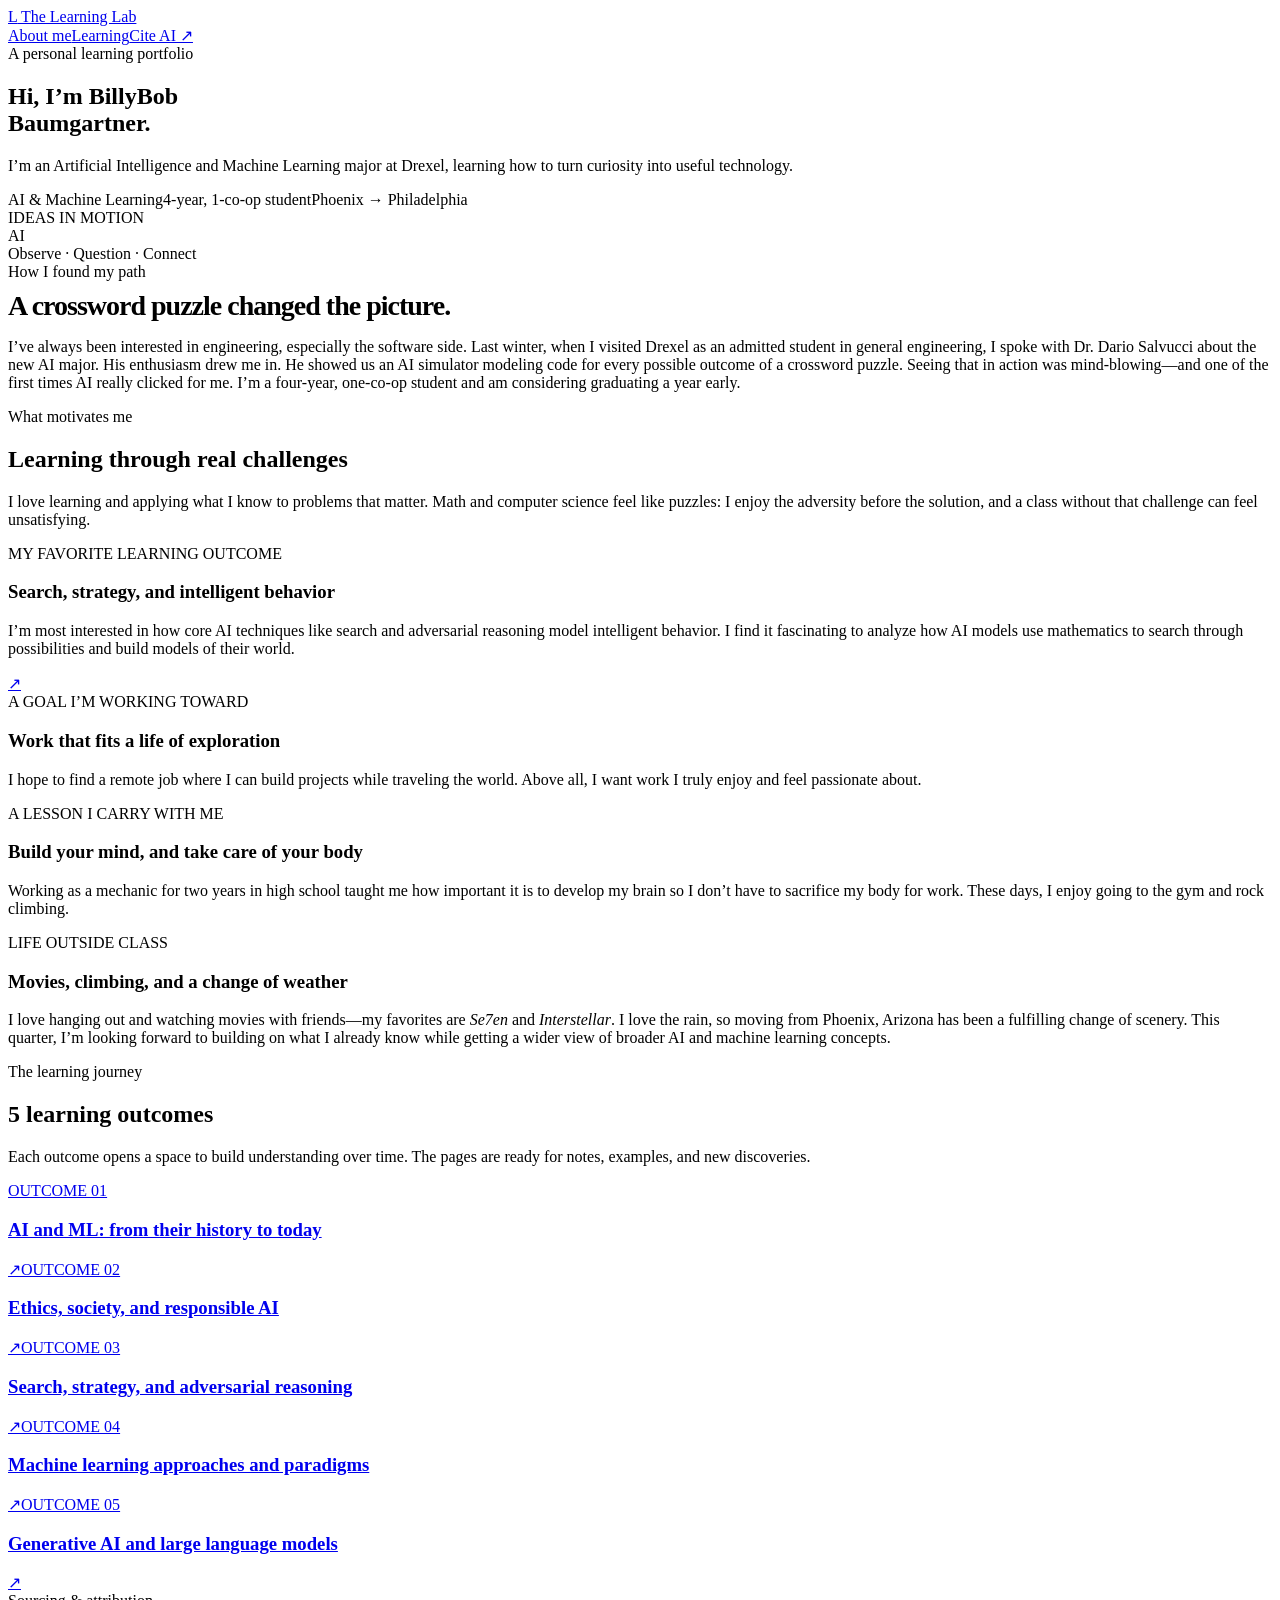
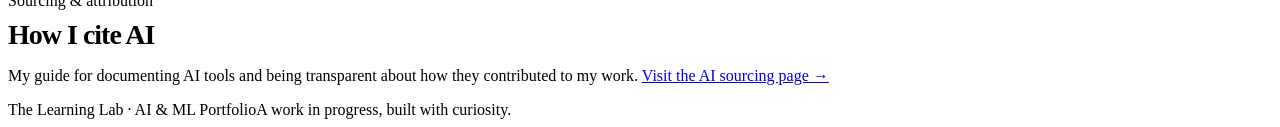
==== index.html @ 8fe76ed1 "Add files via upload" ====
<!doctype html>
<html lang="en"><head><meta charset="utf-8"><meta name="viewport" content="width=device-width,initial-scale=1"><meta name="description" content="BillyBob Baumgartner's learning portfolio about artificial intelligence and machine learning."><title>About Me · The Learning Lab</title><link rel="stylesheet" href="styles.css"></head>
<body><header><nav class="nav"><a class="brand" href="index.html"><span class="brand-mark">L</span> The Learning Lab</a><div class="links"><a aria-current="page" href="index.html">About me</a><a href="outcome-1.html">Learning</a><a href="cite-ai.html" class="cite-link">Cite AI ↗</a></div></nav></header>
<main>
<section class="wrap hero"><div><div class="eyebrow">A personal learning portfolio</div><h1>Hi, I’m BillyBob<br>Baumgartner.</h1><p>I’m an Artificial Intelligence and Machine Learning major at Drexel, learning how to turn curiosity into useful technology.</p><div class="tag-row"><span class="tag">AI &amp; Machine Learning</span><span class="tag">4-year, 1-co-op student</span><span class="tag">Phoenix → Philadelphia</span></div></div><div class="hero-visual"><span class="orbit-note">IDEAS IN MOTION</span><div class="orb">AI</div><span class="visual-caption">Observe · Question · Connect</span></div></section>
<section class="about-band"><div class="wrap"><div class="eyebrow">How I found my path</div><h2 class="section-head h2" style="font-family:var(--display);font-size:28px;letter-spacing:-1px;margin:9px 0 12px">A crossword puzzle changed the picture.</h2><p>I’ve always been interested in engineering, especially the software side. Last winter, when I visited Drexel as an admitted student in general engineering, I spoke with Dr. Dario Salvucci about the new AI major. His enthusiasm drew me in. He showed us an AI simulator modeling code for every possible outcome of a crossword puzzle. Seeing that in action was mind-blowing—and one of the first times AI really clicked for me. I’m a four-year, one-co-op student and am considering graduating a year early.</p></div></section>
<section class="section wrap"><div class="section-head"><div><div class="eyebrow">What motivates me</div><h2>Learning through real challenges</h2></div><p>I love learning and applying what I know to problems that matter. Math and computer science feel like puzzles: I enjoy the adversity before the solution, and a class without that challenge can feel unsatisfying.</p></div><div class="card-grid" style="grid-template-columns:repeat(2,1fr)"><div class="card"><span class="card-num">MY FAVORITE LEARNING OUTCOME</span><h3>Search, strategy, and intelligent behavior</h3><p class="small">I’m most interested in how core AI techniques like search and adversarial reasoning model intelligent behavior. I find it fascinating to analyze how AI models use mathematics to search through possibilities and build models of their world.</p><a class="card-arrow" href="outcome-3.html" aria-label="Explore learning outcome 3">↗</a></div><div class="card"><span class="card-num">A GOAL I’M WORKING TOWARD</span><h3>Work that fits a life of exploration</h3><p class="small">I hope to find a remote job where I can build projects while traveling the world. Above all, I want work I truly enjoy and feel passionate about.</p></div><div class="card"><span class="card-num">A LESSON I CARRY WITH ME</span><h3>Build your mind, and take care of your body</h3><p class="small">Working as a mechanic for two years in high school taught me how important it is to develop my brain so I don’t have to sacrifice my body for work. These days, I enjoy going to the gym and rock climbing.</p></div><div class="card"><span class="card-num">LIFE OUTSIDE CLASS</span><h3>Movies, climbing, and a change of weather</h3><p class="small">I love hanging out and watching movies with friends—my favorites are <em>Se7en</em> and <em>Interstellar</em>. I love the rain, so moving from Phoenix, Arizona has been a fulfilling change of scenery. This quarter, I’m looking forward to building on what I already know while getting a wider view of broader AI and machine learning concepts.</p></div></div></section>
<section class="section wrap"><div class="section-head"><div><div class="eyebrow">The learning journey</div><h2>5 learning outcomes</h2></div><p>Each outcome opens a space to build understanding over time. The pages are ready for notes, examples, and new discoveries.</p></div><div class="card-grid"><a class="card" href="outcome-1.html"><span class="card-num">OUTCOME 01</span><h3>AI and ML: from their history to today</h3><span class="card-arrow">↗</span></a><a class="card" href="outcome-2.html"><span class="card-num">OUTCOME 02</span><h3>Ethics, society, and responsible AI</h3><span class="card-arrow">↗</span></a><a class="card" href="outcome-3.html"><span class="card-num">OUTCOME 03</span><h3>Search, strategy, and adversarial reasoning</h3><span class="card-arrow">↗</span></a><a class="card" href="outcome-4.html"><span class="card-num">OUTCOME 04</span><h3>Machine learning approaches and paradigms</h3><span class="card-arrow">↗</span></a><a class="card" href="outcome-5.html"><span class="card-num">OUTCOME 05</span><h3>Generative AI and large language models</h3><span class="card-arrow">↗</span></a></div></section>
<section class="about-band"><div class="wrap"><div class="eyebrow">Sourcing &amp; attribution</div><h2 class="section-head h2" style="font-family:var(--display);font-size:28px;letter-spacing:-1px;margin:9px 0 12px">How I cite AI</h2><p>My guide for documenting AI tools and being transparent about how they contributed to my work. <a href="cite-ai.html">Visit the AI sourcing page →</a></p></div></section>
</main><footer><div class="wrap footer-inner"><span>The Learning Lab · AI &amp; ML Portfolio</span><span>A work in progress, built with curiosity.</span></div></footer></body></html>
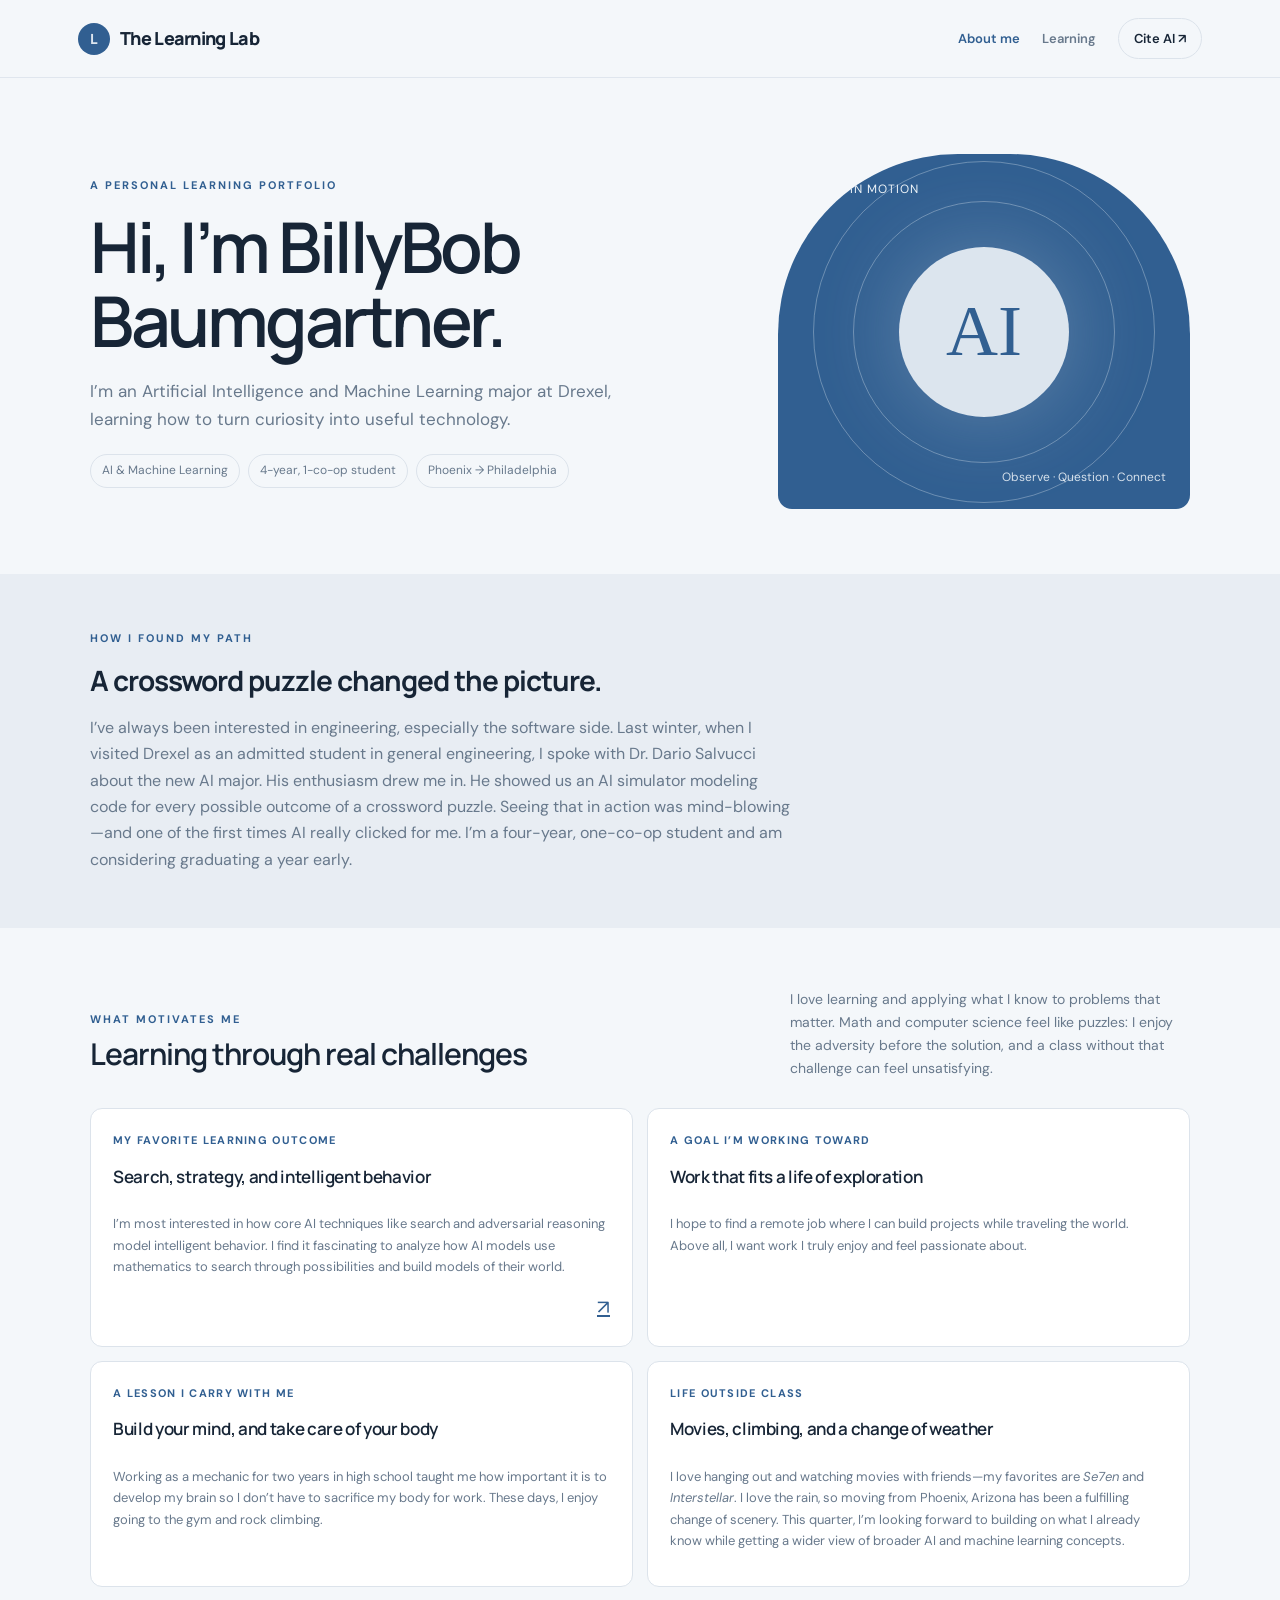
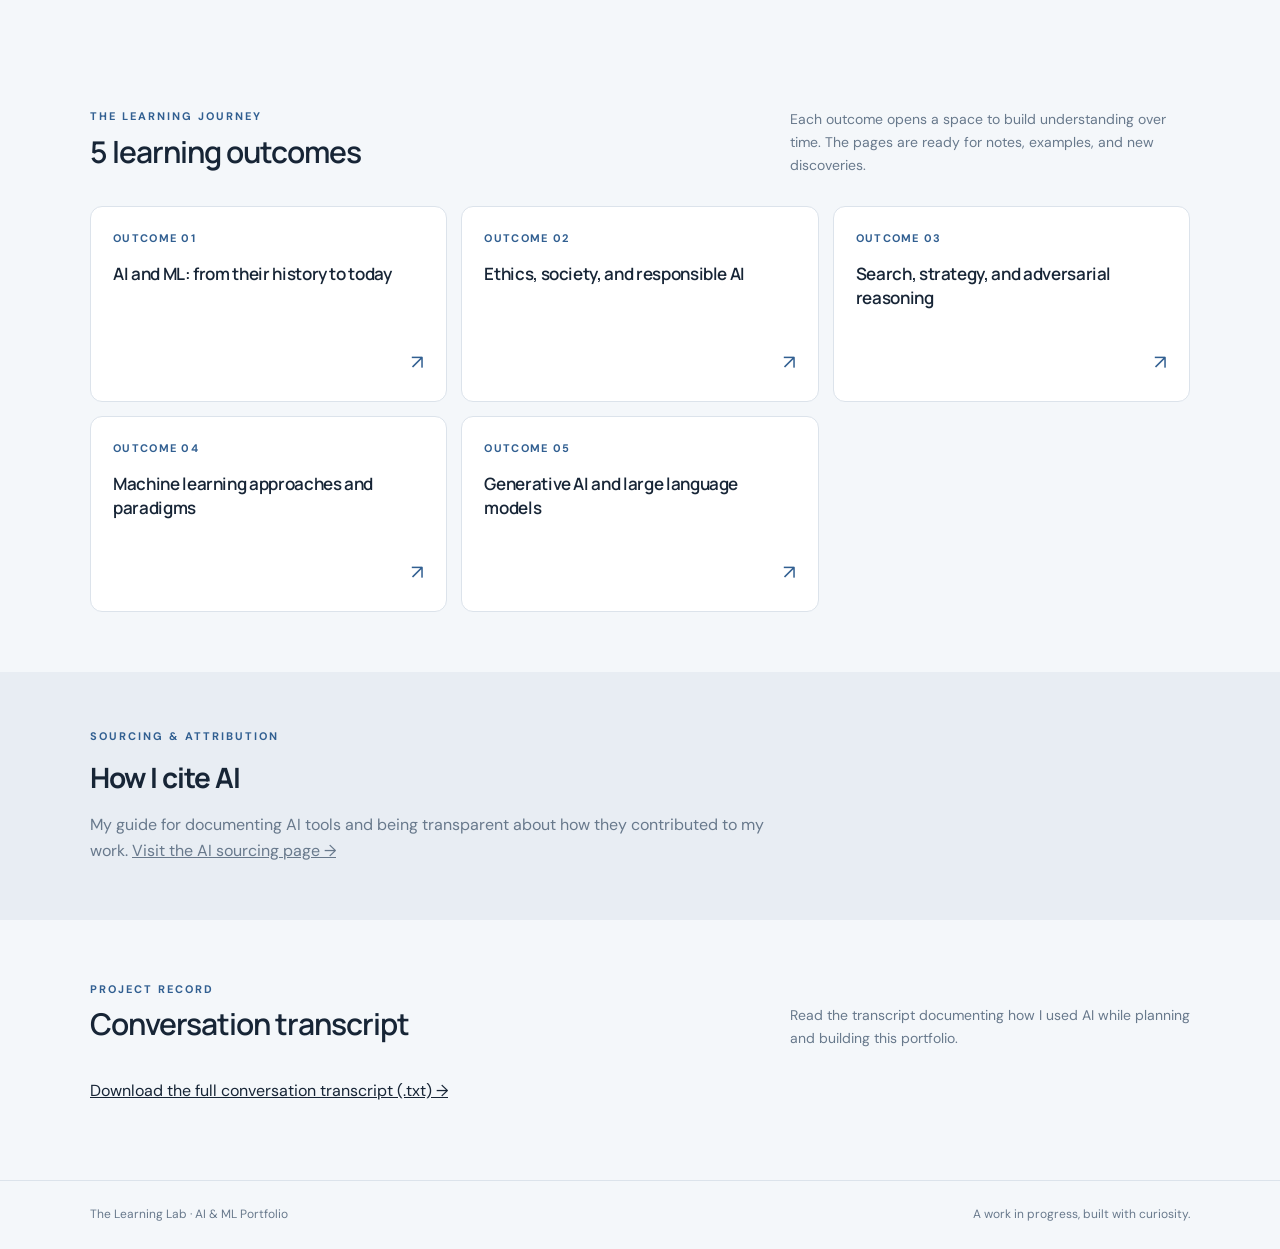
==== commit f4da42e9: "Add files via upload" ====
--- a/index.html
+++ b/index.html
@@ -7,4 +7,5 @@
 <section class="section wrap"><div class="section-head"><div><div class="eyebrow">What motivates me</div><h2>Learning through real challenges</h2></div><p>I love learning and applying what I know to problems that matter. Math and computer science feel like puzzles: I enjoy the adversity before the solution, and a class without that challenge can feel unsatisfying.</p></div><div class="card-grid" style="grid-template-columns:repeat(2,1fr)"><div class="card"><span class="card-num">MY FAVORITE LEARNING OUTCOME</span><h3>Search, strategy, and intelligent behavior</h3><p class="small">I’m most interested in how core AI techniques like search and adversarial reasoning model intelligent behavior. I find it fascinating to analyze how AI models use mathematics to search through possibilities and build models of their world.</p><a class="card-arrow" href="outcome-3.html" aria-label="Explore learning outcome 3">↗</a></div><div class="card"><span class="card-num">A GOAL I’M WORKING TOWARD</span><h3>Work that fits a life of exploration</h3><p class="small">I hope to find a remote job where I can build projects while traveling the world. Above all, I want work I truly enjoy and feel passionate about.</p></div><div class="card"><span class="card-num">A LESSON I CARRY WITH ME</span><h3>Build your mind, and take care of your body</h3><p class="small">Working as a mechanic for two years in high school taught me how important it is to develop my brain so I don’t have to sacrifice my body for work. These days, I enjoy going to the gym and rock climbing.</p></div><div class="card"><span class="card-num">LIFE OUTSIDE CLASS</span><h3>Movies, climbing, and a change of weather</h3><p class="small">I love hanging out and watching movies with friends—my favorites are <em>Se7en</em> and <em>Interstellar</em>. I love the rain, so moving from Phoenix, Arizona has been a fulfilling change of scenery. This quarter, I’m looking forward to building on what I already know while getting a wider view of broader AI and machine learning concepts.</p></div></div></section>
 <section class="section wrap"><div class="section-head"><div><div class="eyebrow">The learning journey</div><h2>5 learning outcomes</h2></div><p>Each outcome opens a space to build understanding over time. The pages are ready for notes, examples, and new discoveries.</p></div><div class="card-grid"><a class="card" href="outcome-1.html"><span class="card-num">OUTCOME 01</span><h3>AI and ML: from their history to today</h3><span class="card-arrow">↗</span></a><a class="card" href="outcome-2.html"><span class="card-num">OUTCOME 02</span><h3>Ethics, society, and responsible AI</h3><span class="card-arrow">↗</span></a><a class="card" href="outcome-3.html"><span class="card-num">OUTCOME 03</span><h3>Search, strategy, and adversarial reasoning</h3><span class="card-arrow">↗</span></a><a class="card" href="outcome-4.html"><span class="card-num">OUTCOME 04</span><h3>Machine learning approaches and paradigms</h3><span class="card-arrow">↗</span></a><a class="card" href="outcome-5.html"><span class="card-num">OUTCOME 05</span><h3>Generative AI and large language models</h3><span class="card-arrow">↗</span></a></div></section>
 <section class="about-band"><div class="wrap"><div class="eyebrow">Sourcing &amp; attribution</div><h2 class="section-head h2" style="font-family:var(--display);font-size:28px;letter-spacing:-1px;margin:9px 0 12px">How I cite AI</h2><p>My guide for documenting AI tools and being transparent about how they contributed to my work. <a href="cite-ai.html">Visit the AI sourcing page →</a></p></div></section>
+<section class="section wrap"><div class="section-head"><div><div class="eyebrow">Project record</div><h2>Conversation transcript</h2></div><p>Read the transcript documenting how I used AI while planning and building this portfolio.</p></div><p><a href="conversation-transcript.txt" download>Download the full conversation transcript (.txt) →</a></p></section>
 </main><footer><div class="wrap footer-inner"><span>The Learning Lab · AI &amp; ML Portfolio</span><span>A work in progress, built with curiosity.</span></div></footer></body></html>
--- a/styles.css
+++ b/styles.css
@@ -0,0 +1,2 @@
+@import url('https://fonts.googleapis.com/css2?family=DM+Sans:wght@400;500;600;700&family=Manrope:wght@400;500;600;700;800&display=swap');
+:root{--ink:#172536;--muted:#68798c;--paper:#f4f7fa;--white:#fff;--green:#315f91;--lime:#dce5ee;--line:#dce3eb;--orange:#718ba8;--serif:Georgia,'Times New Roman',serif;--sans:'DM Sans',sans-serif;--display:'Manrope',sans-serif}*{box-sizing:border-box}html{scroll-behavior:smooth}body{margin:0;background:var(--paper);color:var(--ink);font-family:var(--sans);font-size:16px;line-height:1.65}a{color:inherit}header{background:var(--paper);position:sticky;top:0;z-index:5;border-bottom:1px solid #e0e6ee}.nav{max-width:1180px;margin:auto;padding:18px 28px;display:flex;align-items:center;justify-content:space-between;gap:24px}.brand{text-decoration:none;font-family:var(--display);font-weight:800;font-size:18px;letter-spacing:-.7px;display:flex;align-items:center;gap:10px}.brand-mark{width:32px;height:32px;display:grid;place-items:center;background:var(--green);color:var(--lime);border-radius:50%;font-size:14px}.links{display:flex;gap:22px;align-items:center;flex-wrap:wrap}.links a{text-decoration:none;color:var(--muted);font-size:13px;font-weight:600;transition:color .2s}.links a:hover,.links a[aria-current=page]{color:var(--green)}.links .cite-link{padding:9px 15px;border:1px solid var(--line);border-radius:99px;color:var(--ink)}.wrap{width:min(1100px,calc(100% - 48px));margin:auto}.hero{padding:76px 0 65px;display:grid;grid-template-columns:1.2fr .8fr;gap:70px;align-items:center}.eyebrow{font-size:11px;letter-spacing:2px;text-transform:uppercase;color:var(--green);font-weight:700}.hero h1,.page-head h1{font-family:var(--display);font-size:clamp(40px,6vw,70px);line-height:1.06;letter-spacing:-3.5px;margin:15px 0 20px;font-weight:600}.hero h1 em,.page-head h1 em{font-family:var(--serif);font-weight:400;color:var(--green)}.hero p,.page-head p{font-size:17px;color:var(--muted);max-width:560px}.hero-visual{height:355px;background:var(--green);border-radius:180px 180px 14px 14px;position:relative;display:grid;place-items:center;overflow:hidden}.hero-visual:before,.hero-visual:after{content:'';position:absolute;border:1px solid rgba(220,229,238,.35);border-radius:50%;width:260px;height:260px}.hero-visual:after{width:340px;height:340px}.orb{width:170px;height:170px;background:var(--lime);border-radius:50%;display:grid;place-items:center;font:72px var(--serif);color:var(--green);box-shadow:0 0 90px rgba(220,229,238,.28);z-index:1}.orbit-note{position:absolute;z-index:2;color:#edf3f8;font-size:12px;letter-spacing:1px;top:26px;left:30px}.visual-caption{position:absolute;bottom:22px;right:24px;color:#d5e0eb;font-size:12px}.section{padding:60px 0}.section-head{display:flex;justify-content:space-between;align-items:end;margin-bottom:28px;gap:20px}.section-head h2,.content h2{font-family:var(--display);letter-spacing:-1px;font-size:30px;font-weight:600;line-height:1.2;margin:8px 0}.section-head p{color:var(--muted);max-width:400px;margin:0;font-size:14px}.card-grid{display:grid;grid-template-columns:repeat(3,1fr);gap:14px}.card{background:var(--white);border:1px solid var(--line);border-radius:12px;padding:22px;text-decoration:none;display:flex;flex-direction:column;min-height:196px;transition:transform .2s,border-color .2s}.card:hover{transform:translateY(-3px);border-color:#a6bbd3}.card-num{font-size:11px;color:var(--green);letter-spacing:1.3px;font-weight:700}.card h3{font-family:var(--display);font-size:17px;line-height:1.4;letter-spacing:-.35px;margin:15px 0 12px;font-weight:600}.card-arrow{margin-top:auto;align-self:flex-end;color:var(--green);font-size:20px}.about-band{background:#e8edf3;padding:55px 0}.about-band p{max-width:700px;color:var(--muted);margin:0}.page-head{padding:67px 0 45px;max-width:840px}.page-head h1{font-size:clamp(38px,5vw,59px);letter-spacing:-2.5px}.page-head p{max-width:690px}.content{max-width:760px;padding:0 0 80px}.content h2{font-size:24px;margin-top:42px}.content h3{font-size:16px;margin:26px 0 8px}.content p,.content li{color:#53657a}.content ul{padding-left:22px}.content li{padding:4px 0}.callout{background:#e8eef5;border-left:3px solid var(--green);padding:20px 23px;border-radius:0 9px 9px 0;margin:27px 0;color:#40556e}.callout strong{color:var(--ink)}.tag-row{display:flex;gap:8px;flex-wrap:wrap;margin-top:21px}.tag{border:1px solid var(--line);border-radius:99px;padding:6px 11px;font-size:12px;color:var(--muted)}.progress{height:4px;background:var(--line);margin-top:14px;border-radius:8px;overflow:hidden}.progress span{display:block;background:var(--green);height:100%}.page-nav{display:flex;justify-content:space-between;gap:20px;border-top:1px solid var(--line);padding-top:22px;margin-top:48px}.page-nav a{text-decoration:none;color:var(--green);font-size:13px;font-weight:700}footer{border-top:1px solid var(--line);padding:24px 0;color:var(--muted);font-size:12px}.footer-inner{display:flex;justify-content:space-between;gap:20px;flex-wrap:wrap}.citation{background:white;border:1px solid var(--line);padding:24px;border-radius:10px;margin:16px 0}.citation p{margin:0 0 10px}.citation code{font-family:var(--sans);font-size:14px;white-space:normal;color:#455b73}.small{font-size:13px;color:var(--muted)}@media(max-width:760px){.nav{align-items:flex-start;flex-direction:column;gap:13px}.links{gap:13px}.links a{font-size:12px}.hero{grid-template-columns:1fr;gap:35px;padding-top:49px}.hero-visual{height:290px}.card-grid{grid-template-columns:1fr 1fr}.section-head{align-items:flex-start;flex-direction:column}.page-head{padding-top:48px}}@media(max-width:480px){.wrap{width:calc(100% - 34px)}.card-grid{grid-template-columns:1fr}.card{min-height:155px}.hero h1{letter-spacing:-2px}.page-head h1{letter-spacing:-1.8px}.links{gap:10px}.links .cite-link{padding:5px 10px}}
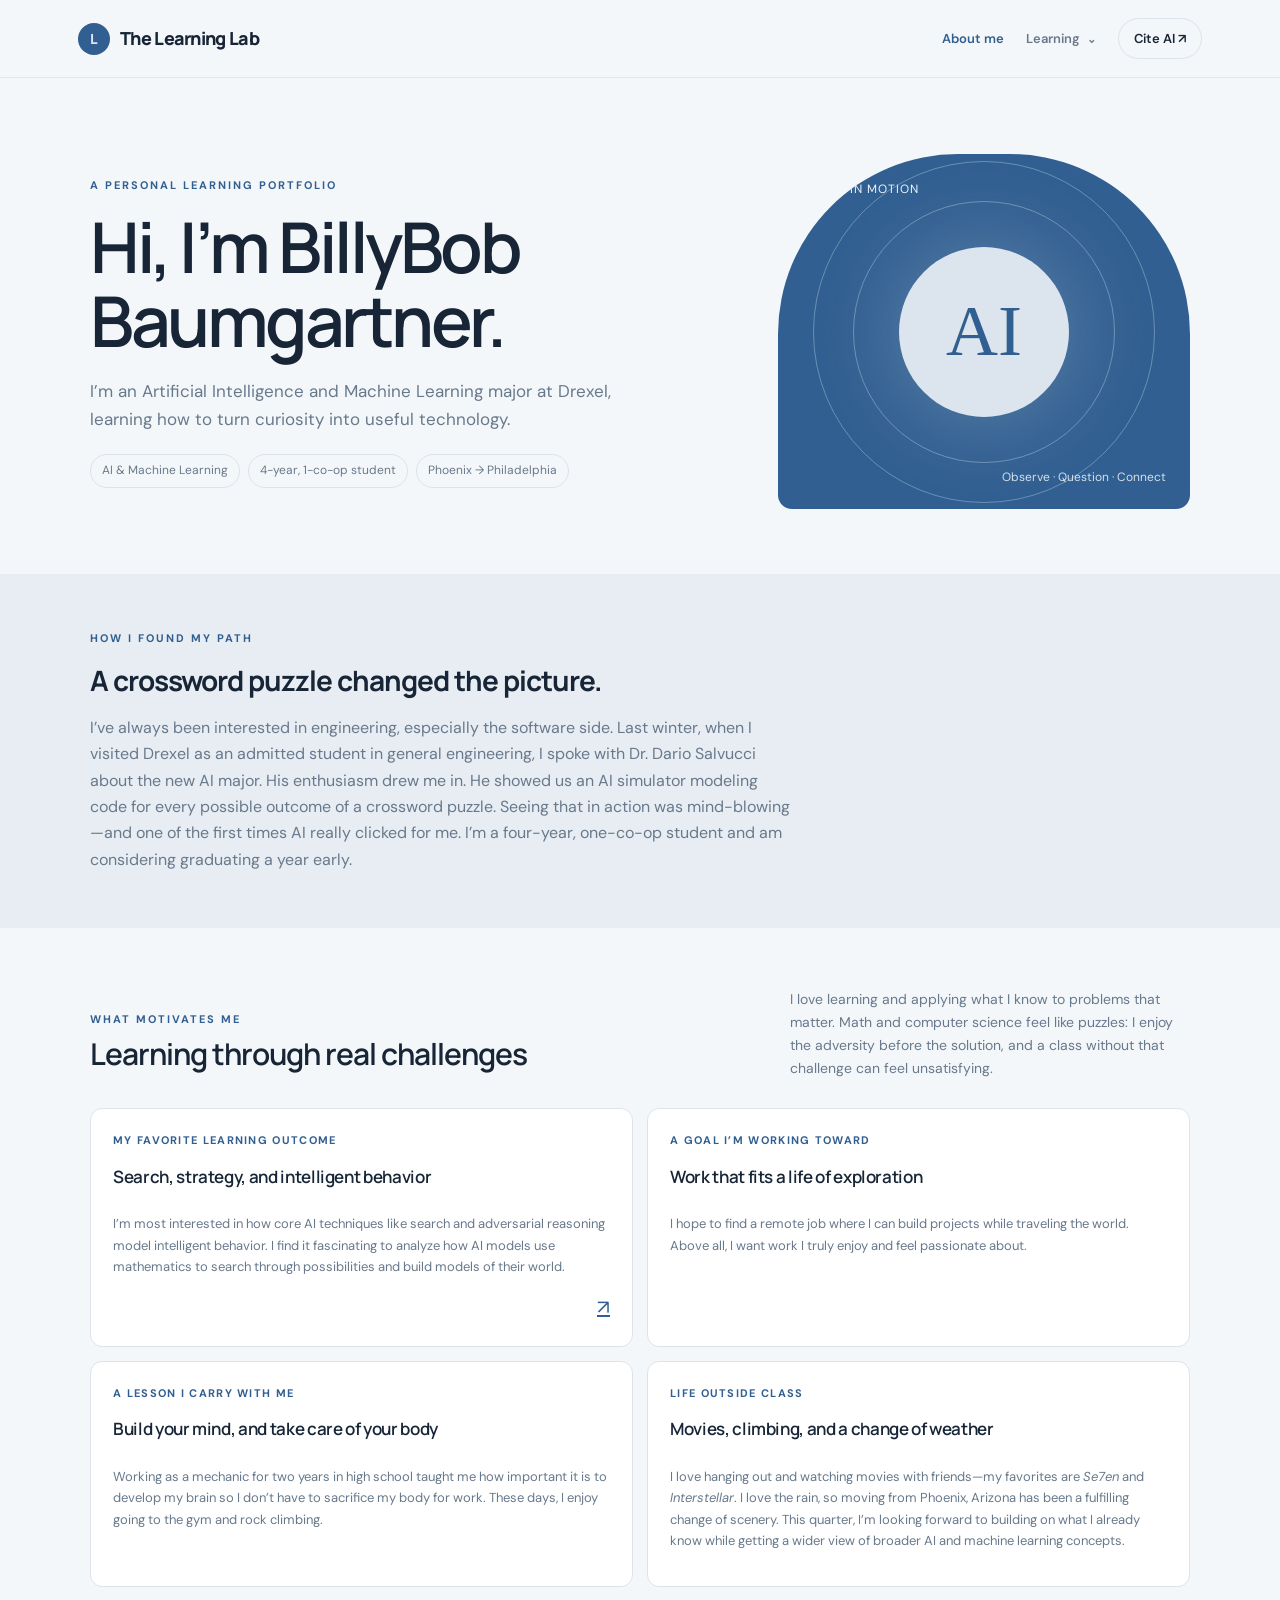
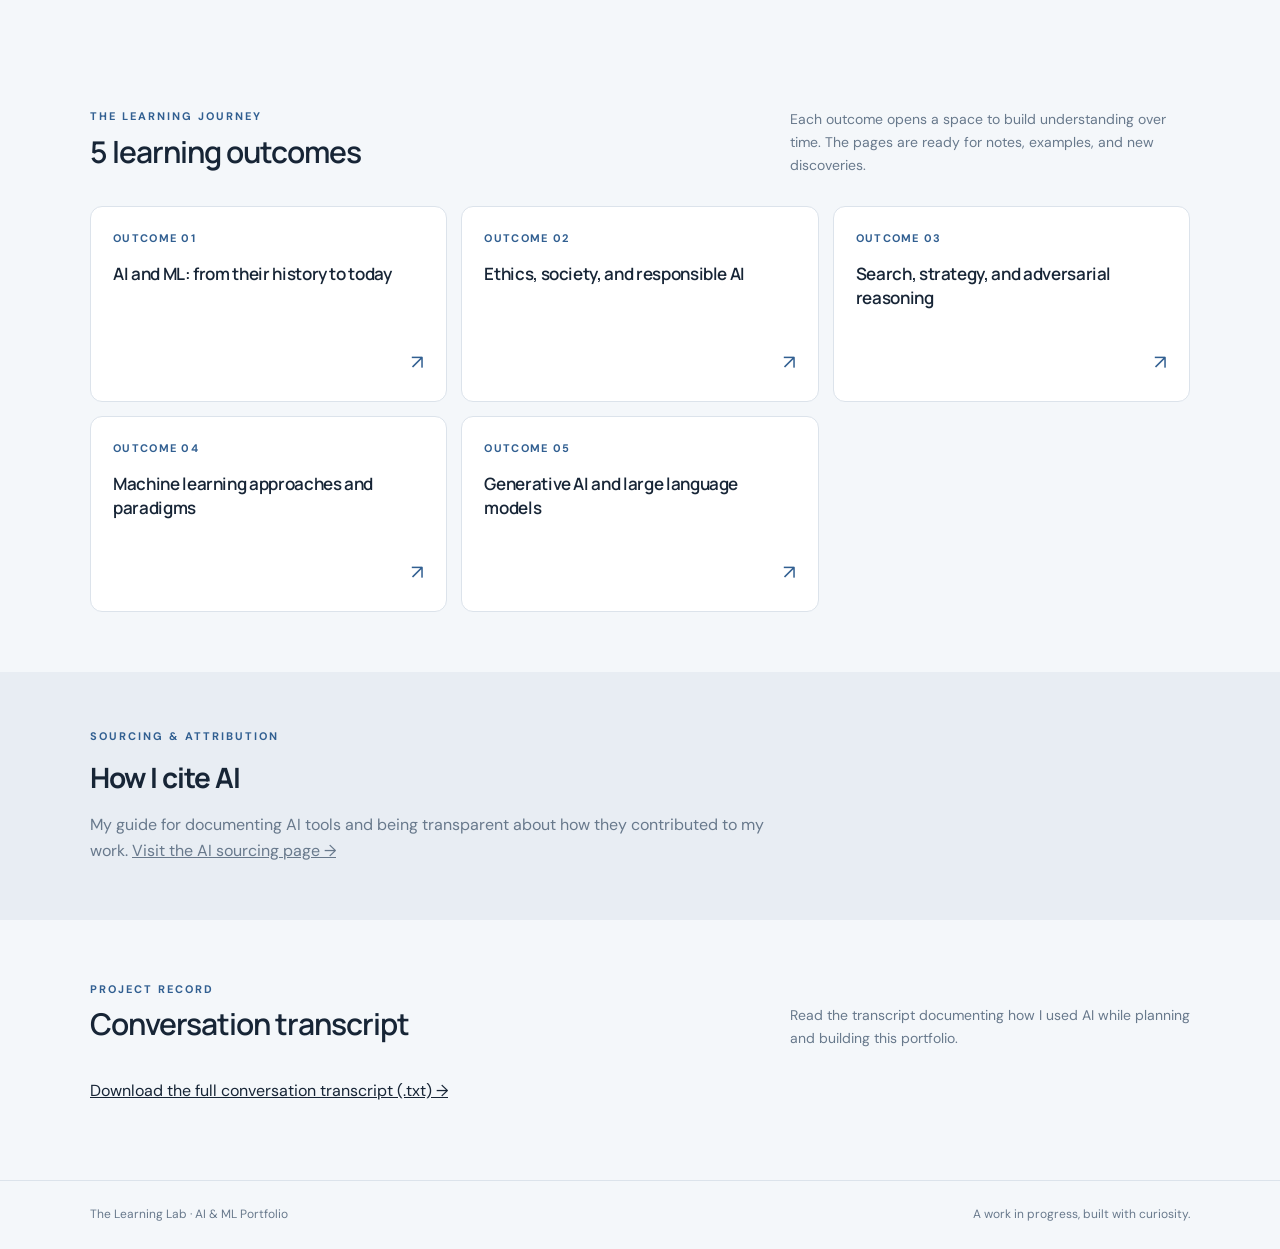
==== commit 98a09306: "Add files via upload" ====
--- a/index.html
+++ b/index.html
@@ -1,6 +1,6 @@
 <!doctype html>
 <html lang="en"><head><meta charset="utf-8"><meta name="viewport" content="width=device-width,initial-scale=1"><meta name="description" content="BillyBob Baumgartner's learning portfolio about artificial intelligence and machine learning."><title>About Me · The Learning Lab</title><link rel="stylesheet" href="styles.css"></head>
-<body><header><nav class="nav"><a class="brand" href="index.html"><span class="brand-mark">L</span> The Learning Lab</a><div class="links"><a aria-current="page" href="index.html">About me</a><a href="outcome-1.html">Learning</a><a href="cite-ai.html" class="cite-link">Cite AI ↗</a></div></nav></header>
+<body><header><nav class="nav"><a class="brand" href="index.html"><span class="brand-mark">L</span> The Learning Lab</a><div class="links"><a aria-current="page" href="index.html">About me</a><details class="nav-dropdown"><summary>Learning <span aria-hidden="true">⌄</span></summary><div class="dropdown-menu"><a href="outcome-1.html">01 · AI &amp; ML history</a><a href="outcome-2.html">02 · Ethics &amp; society</a><a href="outcome-3.html">03 · Search &amp; adversarial reasoning</a><a href="outcome-4.html">04 · Machine learning approaches</a><a href="outcome-5.html">05 · Generative AI &amp; language models</a></div></details><a href="cite-ai.html" class="cite-link">Cite AI ↗</a></div></nav></header>
 <main>
 <section class="wrap hero"><div><div class="eyebrow">A personal learning portfolio</div><h1>Hi, I’m BillyBob<br>Baumgartner.</h1><p>I’m an Artificial Intelligence and Machine Learning major at Drexel, learning how to turn curiosity into useful technology.</p><div class="tag-row"><span class="tag">AI &amp; Machine Learning</span><span class="tag">4-year, 1-co-op student</span><span class="tag">Phoenix → Philadelphia</span></div></div><div class="hero-visual"><span class="orbit-note">IDEAS IN MOTION</span><div class="orb">AI</div><span class="visual-caption">Observe · Question · Connect</span></div></section>
 <section class="about-band"><div class="wrap"><div class="eyebrow">How I found my path</div><h2 class="section-head h2" style="font-family:var(--display);font-size:28px;letter-spacing:-1px;margin:9px 0 12px">A crossword puzzle changed the picture.</h2><p>I’ve always been interested in engineering, especially the software side. Last winter, when I visited Drexel as an admitted student in general engineering, I spoke with Dr. Dario Salvucci about the new AI major. His enthusiasm drew me in. He showed us an AI simulator modeling code for every possible outcome of a crossword puzzle. Seeing that in action was mind-blowing—and one of the first times AI really clicked for me. I’m a four-year, one-co-op student and am considering graduating a year early.</p></div></section>
--- a/styles.css
+++ b/styles.css
@@ -1,2 +1,4 @@
 @import url('https://fonts.googleapis.com/css2?family=DM+Sans:wght@400;500;600;700&family=Manrope:wght@400;500;600;700;800&display=swap');
 :root{--ink:#172536;--muted:#68798c;--paper:#f4f7fa;--white:#fff;--green:#315f91;--lime:#dce5ee;--line:#dce3eb;--orange:#718ba8;--serif:Georgia,'Times New Roman',serif;--sans:'DM Sans',sans-serif;--display:'Manrope',sans-serif}*{box-sizing:border-box}html{scroll-behavior:smooth}body{margin:0;background:var(--paper);color:var(--ink);font-family:var(--sans);font-size:16px;line-height:1.65}a{color:inherit}header{background:var(--paper);position:sticky;top:0;z-index:5;border-bottom:1px solid #e0e6ee}.nav{max-width:1180px;margin:auto;padding:18px 28px;display:flex;align-items:center;justify-content:space-between;gap:24px}.brand{text-decoration:none;font-family:var(--display);font-weight:800;font-size:18px;letter-spacing:-.7px;display:flex;align-items:center;gap:10px}.brand-mark{width:32px;height:32px;display:grid;place-items:center;background:var(--green);color:var(--lime);border-radius:50%;font-size:14px}.links{display:flex;gap:22px;align-items:center;flex-wrap:wrap}.links a{text-decoration:none;color:var(--muted);font-size:13px;font-weight:600;transition:color .2s}.links a:hover,.links a[aria-current=page]{color:var(--green)}.links .cite-link{padding:9px 15px;border:1px solid var(--line);border-radius:99px;color:var(--ink)}.wrap{width:min(1100px,calc(100% - 48px));margin:auto}.hero{padding:76px 0 65px;display:grid;grid-template-columns:1.2fr .8fr;gap:70px;align-items:center}.eyebrow{font-size:11px;letter-spacing:2px;text-transform:uppercase;color:var(--green);font-weight:700}.hero h1,.page-head h1{font-family:var(--display);font-size:clamp(40px,6vw,70px);line-height:1.06;letter-spacing:-3.5px;margin:15px 0 20px;font-weight:600}.hero h1 em,.page-head h1 em{font-family:var(--serif);font-weight:400;color:var(--green)}.hero p,.page-head p{font-size:17px;color:var(--muted);max-width:560px}.hero-visual{height:355px;background:var(--green);border-radius:180px 180px 14px 14px;position:relative;display:grid;place-items:center;overflow:hidden}.hero-visual:before,.hero-visual:after{content:'';position:absolute;border:1px solid rgba(220,229,238,.35);border-radius:50%;width:260px;height:260px}.hero-visual:after{width:340px;height:340px}.orb{width:170px;height:170px;background:var(--lime);border-radius:50%;display:grid;place-items:center;font:72px var(--serif);color:var(--green);box-shadow:0 0 90px rgba(220,229,238,.28);z-index:1}.orbit-note{position:absolute;z-index:2;color:#edf3f8;font-size:12px;letter-spacing:1px;top:26px;left:30px}.visual-caption{position:absolute;bottom:22px;right:24px;color:#d5e0eb;font-size:12px}.section{padding:60px 0}.section-head{display:flex;justify-content:space-between;align-items:end;margin-bottom:28px;gap:20px}.section-head h2,.content h2{font-family:var(--display);letter-spacing:-1px;font-size:30px;font-weight:600;line-height:1.2;margin:8px 0}.section-head p{color:var(--muted);max-width:400px;margin:0;font-size:14px}.card-grid{display:grid;grid-template-columns:repeat(3,1fr);gap:14px}.card{background:var(--white);border:1px solid var(--line);border-radius:12px;padding:22px;text-decoration:none;display:flex;flex-direction:column;min-height:196px;transition:transform .2s,border-color .2s}.card:hover{transform:translateY(-3px);border-color:#a6bbd3}.card-num{font-size:11px;color:var(--green);letter-spacing:1.3px;font-weight:700}.card h3{font-family:var(--display);font-size:17px;line-height:1.4;letter-spacing:-.35px;margin:15px 0 12px;font-weight:600}.card-arrow{margin-top:auto;align-self:flex-end;color:var(--green);font-size:20px}.about-band{background:#e8edf3;padding:55px 0}.about-band p{max-width:700px;color:var(--muted);margin:0}.page-head{padding:67px 0 45px;max-width:840px}.page-head h1{font-size:clamp(38px,5vw,59px);letter-spacing:-2.5px}.page-head p{max-width:690px}.content{max-width:760px;padding:0 0 80px}.content h2{font-size:24px;margin-top:42px}.content h3{font-size:16px;margin:26px 0 8px}.content p,.content li{color:#53657a}.content ul{padding-left:22px}.content li{padding:4px 0}.callout{background:#e8eef5;border-left:3px solid var(--green);padding:20px 23px;border-radius:0 9px 9px 0;margin:27px 0;color:#40556e}.callout strong{color:var(--ink)}.tag-row{display:flex;gap:8px;flex-wrap:wrap;margin-top:21px}.tag{border:1px solid var(--line);border-radius:99px;padding:6px 11px;font-size:12px;color:var(--muted)}.progress{height:4px;background:var(--line);margin-top:14px;border-radius:8px;overflow:hidden}.progress span{display:block;background:var(--green);height:100%}.page-nav{display:flex;justify-content:space-between;gap:20px;border-top:1px solid var(--line);padding-top:22px;margin-top:48px}.page-nav a{text-decoration:none;color:var(--green);font-size:13px;font-weight:700}footer{border-top:1px solid var(--line);padding:24px 0;color:var(--muted);font-size:12px}.footer-inner{display:flex;justify-content:space-between;gap:20px;flex-wrap:wrap}.citation{background:white;border:1px solid var(--line);padding:24px;border-radius:10px;margin:16px 0}.citation p{margin:0 0 10px}.citation code{font-family:var(--sans);font-size:14px;white-space:normal;color:#455b73}.small{font-size:13px;color:var(--muted)}@media(max-width:760px){.nav{align-items:flex-start;flex-direction:column;gap:13px}.links{gap:13px}.links a{font-size:12px}.hero{grid-template-columns:1fr;gap:35px;padding-top:49px}.hero-visual{height:290px}.card-grid{grid-template-columns:1fr 1fr}.section-head{align-items:flex-start;flex-direction:column}.page-head{padding-top:48px}}@media(max-width:480px){.wrap{width:calc(100% - 34px)}.card-grid{grid-template-columns:1fr}.card{min-height:155px}.hero h1{letter-spacing:-2px}.page-head h1{letter-spacing:-1.8px}.links{gap:10px}.links .cite-link{padding:5px 10px}}
+
+.nav-dropdown{position:relative}.nav-dropdown summary{list-style:none;cursor:pointer;color:var(--muted);font-size:13px;font-weight:600;transition:color .2s;outline:none}.nav-dropdown summary::-webkit-details-marker{display:none}.nav-dropdown summary:hover,.nav-dropdown[open] summary{color:var(--green)}.nav-dropdown summary span{margin-left:4px;font-size:11px}.nav-dropdown summary:focus-visible{outline:2px solid var(--green);outline-offset:5px;border-radius:2px}.dropdown-menu{position:absolute;right:0;top:calc(100% + 15px);width:290px;padding:7px;background:var(--white);border:1px solid var(--line);border-radius:12px;box-shadow:0 12px 30px rgba(23,37,54,.14);z-index:10}.links .dropdown-menu a{display:block;padding:10px 12px;border-radius:7px;color:var(--muted);font-size:13px;line-height:1.4}.links .dropdown-menu a:hover,.links .dropdown-menu a[aria-current=page]{background:#e8eef5;color:var(--green)}@media(max-width:760px){.dropdown-menu{left:0;right:auto;top:calc(100% + 9px);width:min(290px,calc(100vw - 40px))}}
